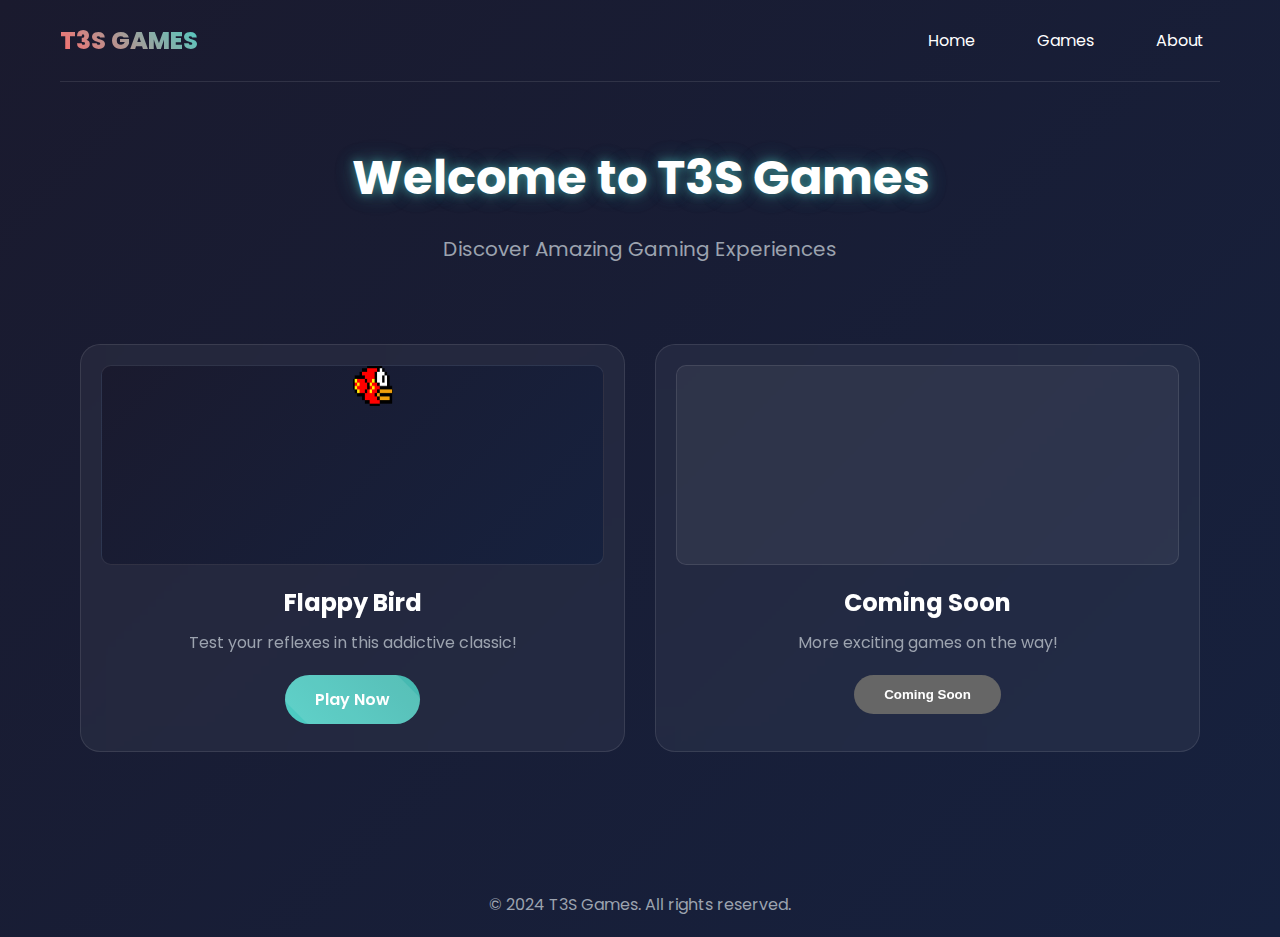
==== index.html @ c4e2ba63 "mmm" ====
<!DOCTYPE html>
<html lang="en">
<head>
    <meta charset="UTF-8">
    <meta name="viewport" content="width=device-width, initial-scale=1.0">
    <title>T3S Games</title>
    <link rel="stylesheet" href="styles.css">
    <link rel="icon" type="image/png" href="flappybird/images/bird.png">
    <link rel="apple-touch-icon" href="flappybird/images/bird.png">
    <link href="https://fonts.googleapis.com/css2?family=Poppins:wght@400;600;800&display=swap" rel="stylesheet">
</head>
<body>
    <div class="container">
        <header>
            <nav>
                <div class="logo">T3S GAMES</div>
                <div class="nav-links">
                    <a href="#" class="nav-link">Home</a>
                    <a href="#" class="nav-link">Games</a>
                    <a href="#" class="nav-link">About</a>
                </div>
            </nav>
        </header>

        <main>
            <div class="hero">
                <h1 class="glowing-text">Welcome to T3S Games</h1>
                <p class="subtitle">Discover Amazing Gaming Experiences</p>
                
                <div class="games-grid">
                    <div class="game-card">
                        <div class="game-img flappy-bird">
                            <img src="flappybird/images/bird.png" alt="Flappy Bird" class="game-icon">
                        </div>
                        <h3>Flappy Bird</h3>
                        <p>Test your reflexes in this addictive classic!</p>
                        <a href="flappybird/flappybird.html" class="play-button">
                            Play Now
                            <span class="button-effects"></span>
                        </a>
                    </div>
                    
                    <div class="game-card coming-soon">
                        <div class="game-img"></div>
                        <h3>Coming Soon</h3>
                        <p>More exciting games on the way!</p>
                        <button class="play-button" disabled>
                            Coming Soon
                        </button>
                    </div>
                </div>
            </div>
        </main>

        <footer>
            <p>&copy; 2024 T3S Games. All rights reserved.</p>
        </footer>
    </div>
</body>
</html>
---- styles.css ----
* {
    margin: 0;
    padding: 0;
    box-sizing: border-box;
}

body {
    font-family: 'Poppins', sans-serif;
    background: linear-gradient(135deg, #1a1a2e 0%, #16213e 100%);
    color: #ffffff;
    min-height: 100vh;
}

.container {
    max-width: 1200px;
    margin: 0 auto;
    padding: 0 20px;
}

/* Navigation */
nav {
    display: flex;
    justify-content: space-between;
    align-items: center;
    padding: 20px 0;
    border-bottom: 1px solid rgba(255, 255, 255, 0.1);
}

.logo {
    font-size: 24px;
    font-weight: 800;
    background: linear-gradient(45deg, #ff6b6b, #4ecdc4);
    -webkit-background-clip: text;
    -webkit-text-fill-color: transparent;
}

.nav-links {
    display: flex;
    gap: 30px;
}

.nav-link {
    color: #ffffff;
    text-decoration: none;
    padding: 8px 16px;
    border-radius: 20px;
    transition: all 0.3s ease;
}

.nav-link:hover {
    background: rgba(255, 255, 255, 0.1);
}

/* Hero Section */
.hero {
    text-align: center;
    padding: 60px 0;
}

.glowing-text {
    font-size: 48px;
    margin-bottom: 20px;
    text-shadow: 0 0 10px rgba(78, 205, 196, 0.5),
                 0 0 20px rgba(78, 205, 196, 0.3),
                 0 0 30px rgba(78, 205, 196, 0.1);
    animation: glow 2s ease-in-out infinite alternate;
}

.subtitle {
    font-size: 20px;
    color: #9ca3af;
    margin-bottom: 60px;
}

/* Games Grid */
.games-grid {
    display: grid;
    grid-template-columns: repeat(auto-fit, minmax(300px, 1fr));
    gap: 30px;
    padding: 20px;
}

.game-card {
    background: rgba(255, 255, 255, 0.05);
    border-radius: 20px;
    padding: 20px;
    text-align: center;
    backdrop-filter: blur(10px);
    border: 1px solid rgba(255, 255, 255, 0.1);
    transition: transform 0.3s ease;
}

.game-card:hover {
    transform: translateY(-5px);
}

.game-icon {
    width: 40px;
    height: 40px;
    position: absolute;
    animation: bounce 7s linear infinite;
}

@keyframes bounce {
    0% {
        top: 20px;
        left: 20px;
    }
    25% {
        top: 140px;
        left: 240px;
    }
    50% {
        top: 20px;
        left: 240px;
    }
    75% {
        top: 140px;
        left: 20px;
    }
    100% {
        top: 20px;
        left: 20px;
    }
}

.game-img {
    height: 200px;
    background: linear-gradient(135deg, #1a1a2e 0%, #16213e 100%);
    background-size: cover;
    background-position: center;
    border-radius: 10px;
    margin-bottom: 20px;
    position: relative;
    overflow: hidden;
    border: 1px solid rgba(255, 255, 255, 0.1);
}

.game-card h3 {
    font-size: 24px;
    margin-bottom: 10px;
}

.game-card p {
    color: #9ca3af;
    margin-bottom: 20px;
}

.play-button {
    display: inline-block;
    padding: 12px 30px;
    background: linear-gradient(45deg, #4ecdc4, #45b7af);
    color: white;
    text-decoration: none;
    border-radius: 25px;
    font-weight: 600;
    border: none;
    cursor: pointer;
    position: relative;
    overflow: hidden;
    transition: all 0.3s ease;
}

.play-button:hover {
    transform: scale(1.05);
    box-shadow: 0 0 20px rgba(78, 205, 196, 0.4);
}

.button-effects {
    position: absolute;
    top: -50%;
    left: -50%;
    width: 200%;
    height: 200%;
    background: rgba(255, 255, 255, 0.1);
    transform: rotate(45deg);
    transition: all 0.3s ease;
}

.play-button:hover .button-effects {
    top: -100%;
    left: -100%;
}

.coming-soon .game-img {
    background: rgba(255, 255, 255, 0.05);
    display: flex;
    align-items: center;
    justify-content: center;
}

.coming-soon .play-button {
    background: #666;
    cursor: not-allowed;
}

.coming-soon .play-button:hover {
    transform: none;
    box-shadow: none;
}

/* Footer */
footer {
    text-align: center;
    padding: 20px 0;
    color: #9ca3af;
    margin-top: 40px;
}

/* Animations */
@keyframes glow {
    from {
        text-shadow: 0 0 10px rgba(78, 205, 196, 0.5),
                     0 0 20px rgba(78, 205, 196, 0.3),
                     0 0 30px rgba(78, 205, 196, 0.1);
    }
    to {
        text-shadow: 0 0 20px rgba(78, 205, 196, 0.6),
                     0 0 30px rgba(78, 205, 196, 0.4),
                     0 0 40px rgba(78, 205, 196, 0.2);
    }
}

/* Responsive Design */
@media (max-width: 768px) {
    .nav-links {
        display: none;
    }
    
    .glowing-text {
        font-size: 36px;
    }
    
    .games-grid {
        grid-template-columns: 1fr;
    }
    
    .game-card {
        margin: 0 auto;
        max-width: 400px;
    }
}
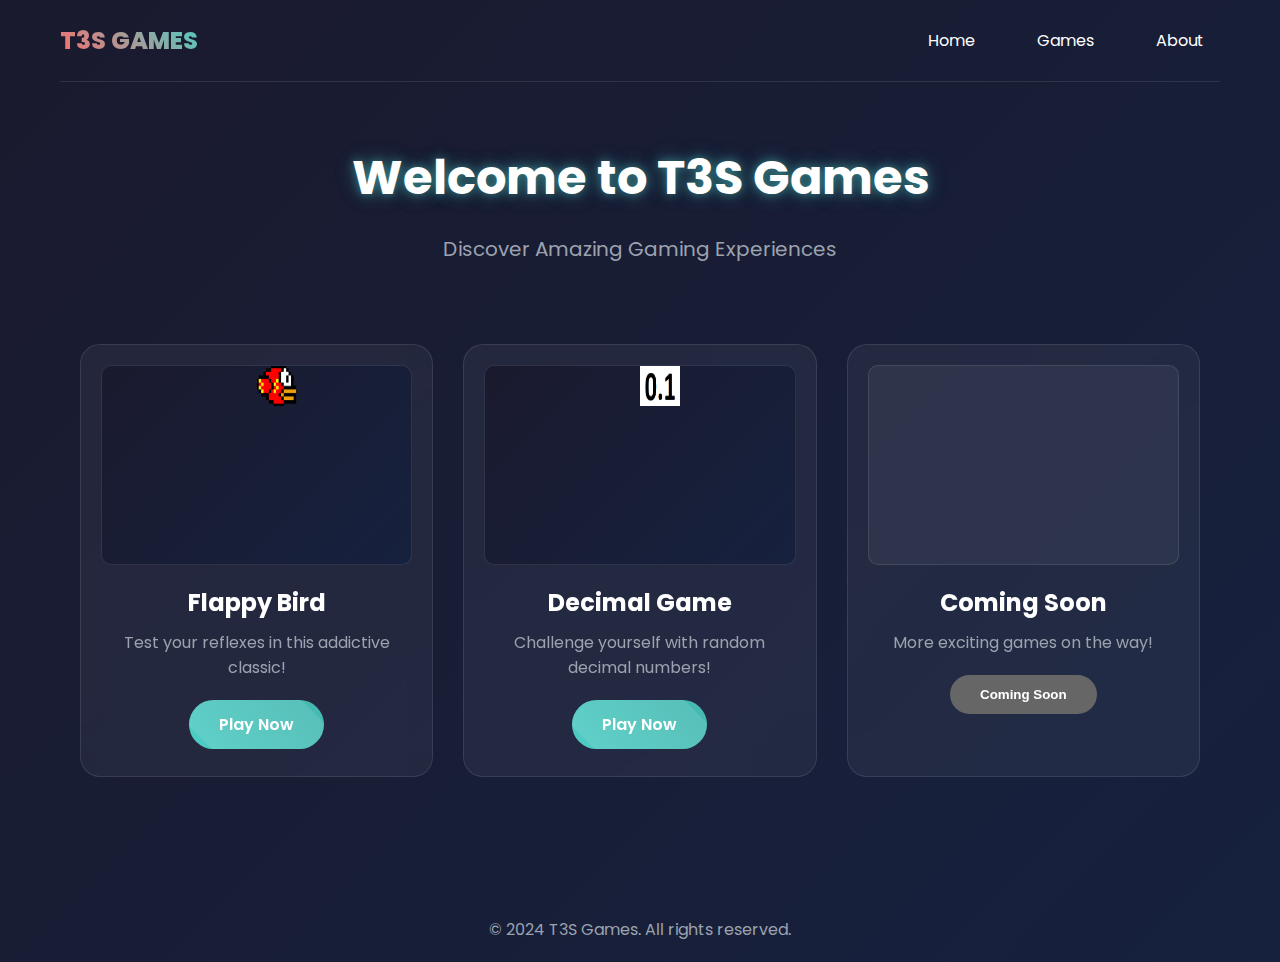
==== commit ea810c9a: "decimal" ====
--- a/index.html
+++ b/index.html
@@ -39,6 +39,18 @@
                             <span class="button-effects"></span>
                         </a>
                     </div>
+
+                    <div class="game-card">
+                        <div class="game-img decimal-game">
+                            <img src="images/decimal.png" alt="Decimal Game" class="game-icon">
+                        </div>
+                        <h3>Decimal Game</h3>
+                        <p>Challenge yourself with random decimal numbers!</p>
+                        <a href="decimal/decimal.html" class="play-button">
+                            Play Now
+                            <span class="button-effects"></span>
+                        </a>
+                    </div>
                     
                     <div class="game-card coming-soon">
                         <div class="game-img"></div>
@@ -57,4 +69,5 @@
         </footer>
     </div>
 </body>
-</html>+</html>
+
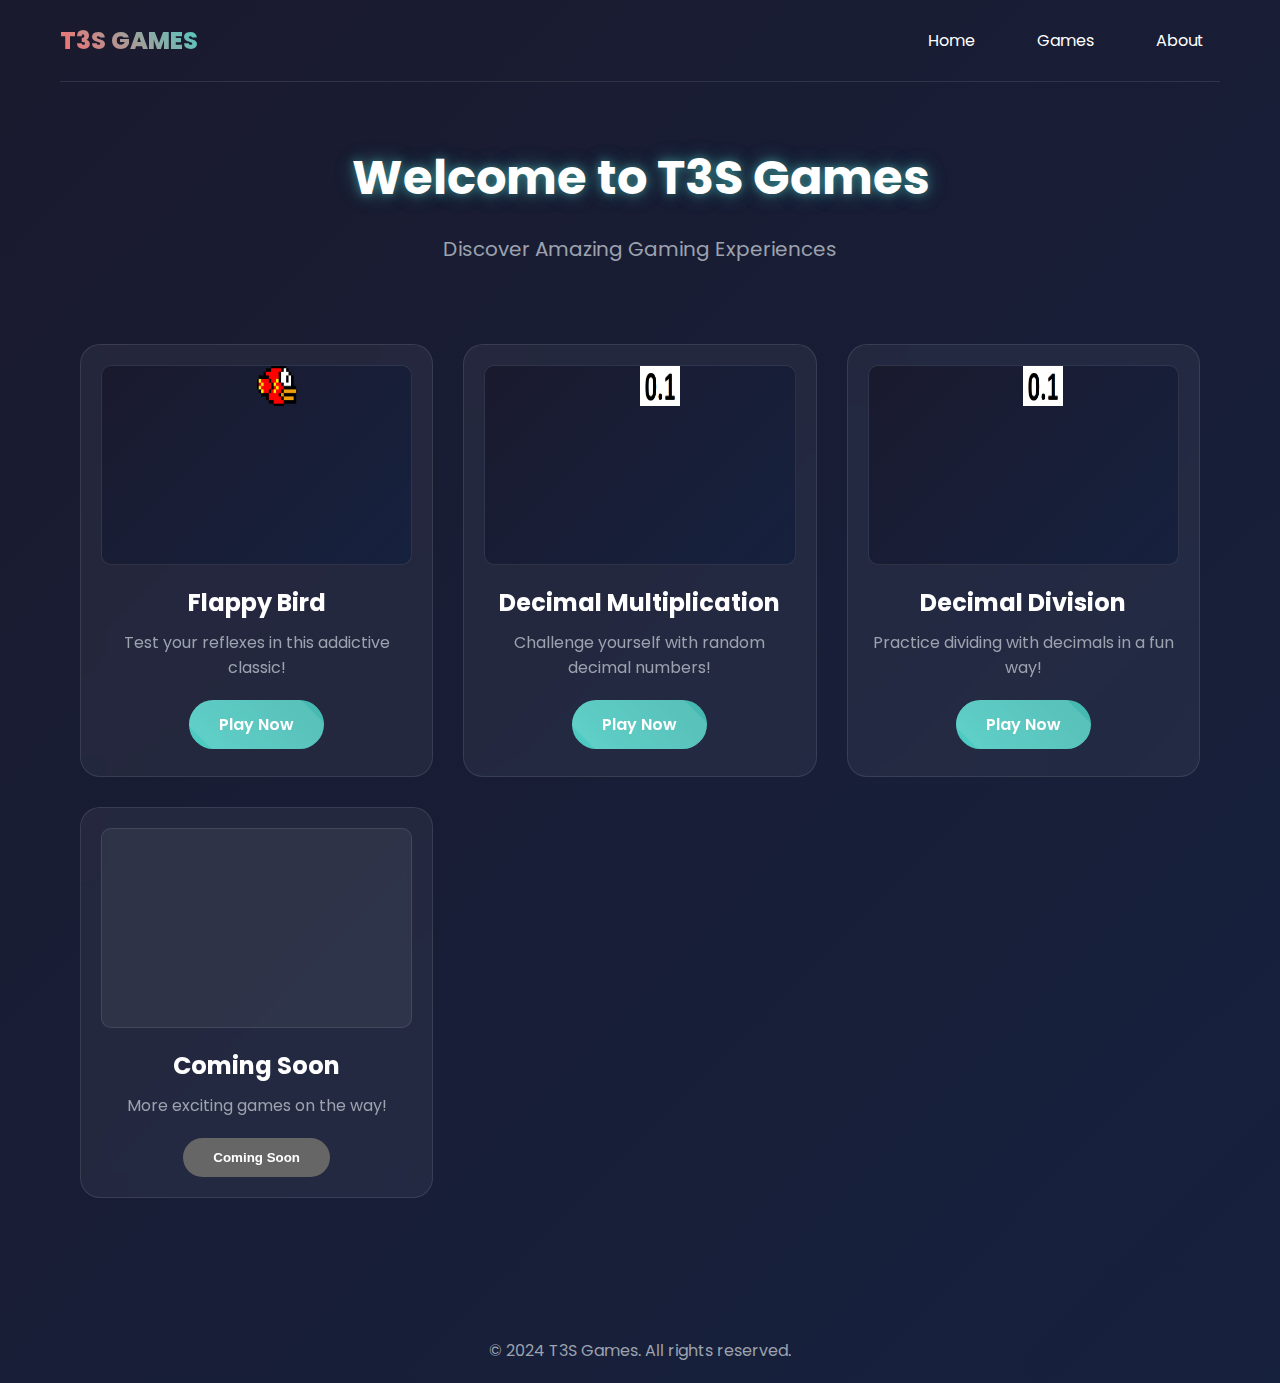
==== commit 38d23dc9: "decimal fix" ====
--- a/index.html
+++ b/index.html
@@ -21,53 +21,64 @@
                 </div>
             </nav>
         </header>
+<main>
+    <div class="hero">
+        <h1 class="glowing-text">Welcome to T3S Games</h1>
+        <p class="subtitle">Discover Amazing Gaming Experiences</p>
+        
+        <div class="games-grid">
+            <div class="game-card">
+                <div class="game-img flappy-bird">
+                    <img src="flappybird/images/bird.png" alt="Flappy Bird" class="game-icon">
+                </div>
+                <h3>Flappy Bird</h3>
+                <p>Test your reflexes in this addictive classic!</p>
+                <a href="flappybird/flappybird.html" class="play-button">
+                    Play Now
+                    <span class="button-effects"></span>
+                </a>
+            </div>
 
-        <main>
-            <div class="hero">
-                <h1 class="glowing-text">Welcome to T3S Games</h1>
-                <p class="subtitle">Discover Amazing Gaming Experiences</p>
-                
-                <div class="games-grid">
-                    <div class="game-card">
-                        <div class="game-img flappy-bird">
-                            <img src="flappybird/images/bird.png" alt="Flappy Bird" class="game-icon">
-                        </div>
-                        <h3>Flappy Bird</h3>
-                        <p>Test your reflexes in this addictive classic!</p>
-                        <a href="flappybird/flappybird.html" class="play-button">
-                            Play Now
-                            <span class="button-effects"></span>
-                        </a>
-                    </div>
+            <div class="game-card">
+                <div class="game-img decimal-game">
+                    <img src="images/decimal.png" alt="Decimal Game" class="game-icon">
+                </div>
+                <h3>Decimal Multiplication</h3>
+                <p>Challenge yourself with random decimal numbers!</p>
+                <a href="decimal_multiplication/decimal.html" class="play-button">
+                    Play Now
+                    <span class="button-effects"></span>
+                </a>
+            </div>
 
-                    <div class="game-card">
-                        <div class="game-img decimal-game">
-                            <img src="images/decimal.png" alt="Decimal Game" class="game-icon">
-                        </div>
-                        <h3>Decimal Game</h3>
-                        <p>Challenge yourself with random decimal numbers!</p>
-                        <a href="decimal/decimal.html" class="play-button">
-                            Play Now
-                            <span class="button-effects"></span>
-                        </a>
-                    </div>
-                    
-                    <div class="game-card coming-soon">
-                        <div class="game-img"></div>
-                        <h3>Coming Soon</h3>
-                        <p>More exciting games on the way!</p>
-                        <button class="play-button" disabled>
-                            Coming Soon
-                        </button>
-                    </div>
+            <div class="game-card">
+                <div class="game-img decimal-game">
+                    <img src="images/decimal.png" alt="Decimal Division" class="game-icon">
                 </div>
+                <h3>Decimal Division</h3>
+                <p>Practice dividing with decimals in a fun way!</p>
+                <a href="decimal_division/decimal.html" class="play-button">
+                    Play Now
+                    <span class="button-effects"></span>
+                </a>
             </div>
-        </main>
 
-        <footer>
-            <p>&copy; 2024 T3S Games. All rights reserved.</p>
-        </footer>
+            <div class="game-card coming-soon">
+                <div class="game-img"></div>
+                <h3>Coming Soon</h3>
+                <p>More exciting games on the way!</p>
+                <button class="play-button" disabled>
+                    Coming Soon
+                </button>
+            </div>
+        </div>
     </div>
+</main>
+
+<footer>
+    <p>&copy; 2024 T3S Games. All rights reserved.</p>
+</footer>
+
 </body>
 </html>
 
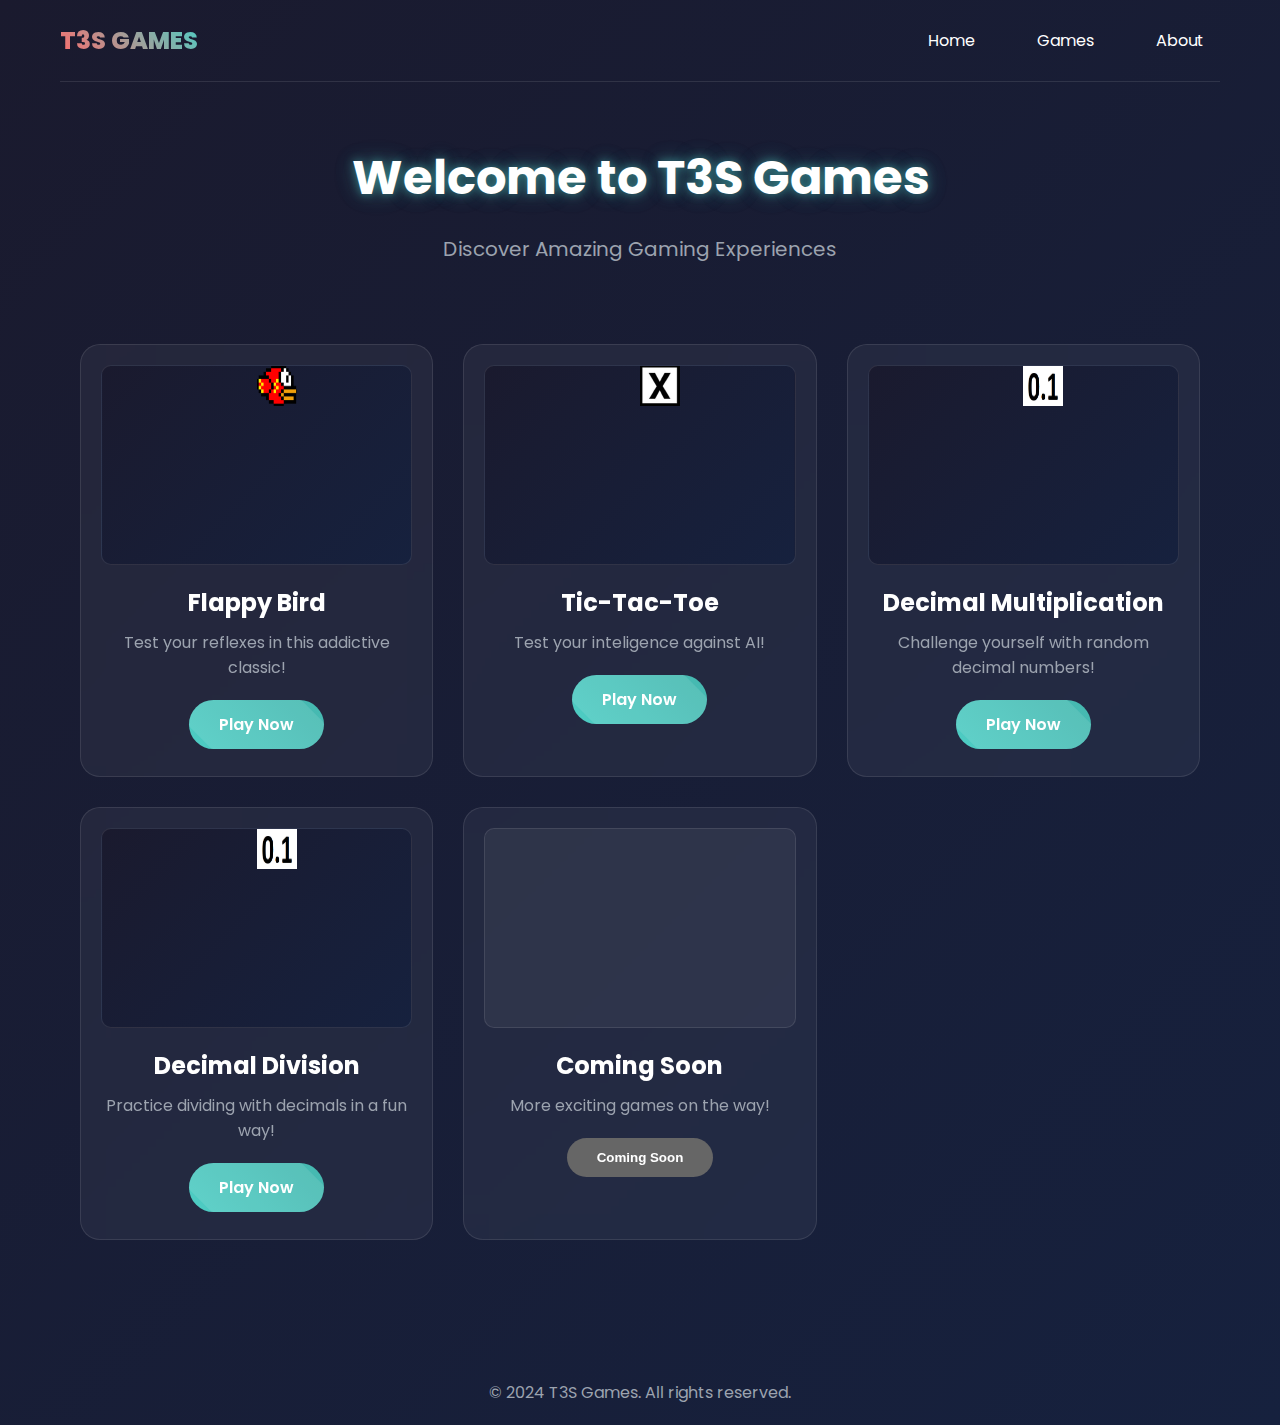
==== commit 89645e9a: "game" ====
--- a/index.html
+++ b/index.html
@@ -34,6 +34,18 @@
                 <h3>Flappy Bird</h3>
                 <p>Test your reflexes in this addictive classic!</p>
                 <a href="flappybird/flappybird.html" class="play-button">
+                    Play Now
+                    <span class="button-effects"></span>
+                </a>
+            </div>
+
+            <div class="game-card">
+                <div class="game-img tictactoe">
+                    <img src="images/tictactoe.png" alt="Tic-Tac-Toe" class="game-icon">
+                </div>
+                <h3>Tic-Tac-Toe</h3>
+                <p>Test your inteligence against AI!</p>
+                <a href="tictactoe/tictactoe.html" class="play-button">
                     Play Now
                     <span class="button-effects"></span>
                 </a>
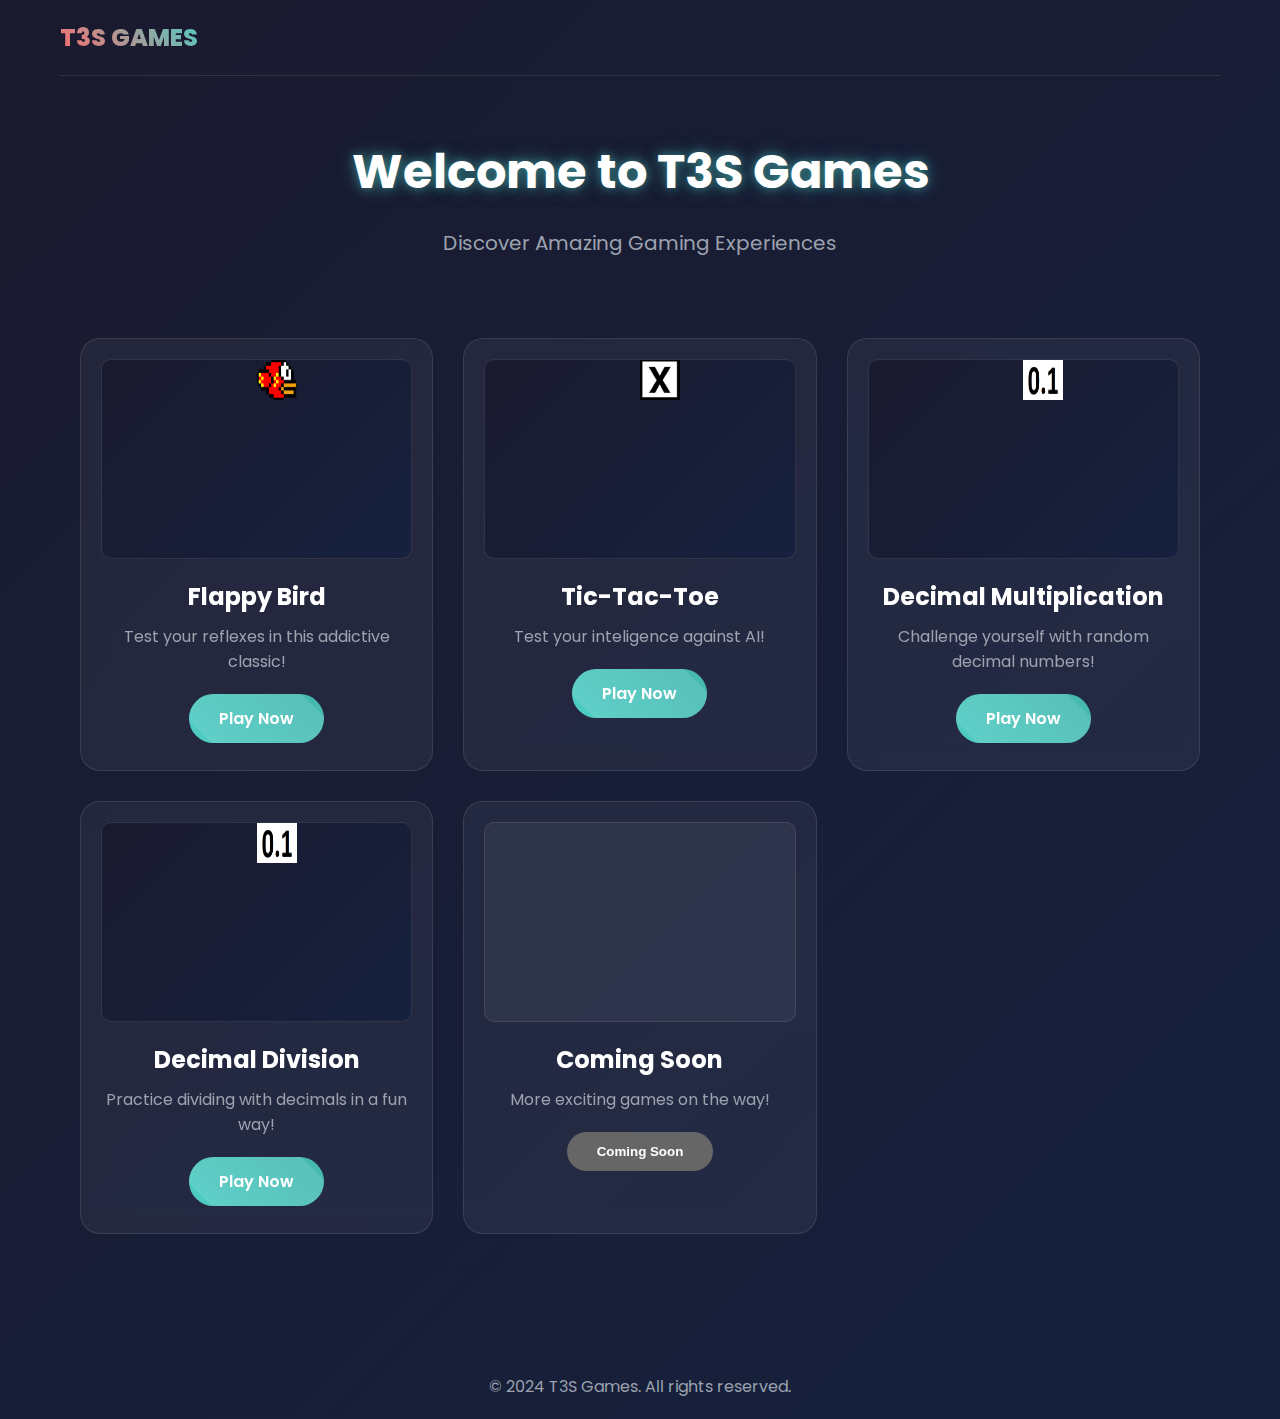
==== commit ad0e2707: "favicon and deleted navigation links" ====
--- a/index.html
+++ b/index.html
@@ -5,7 +5,7 @@
     <meta name="viewport" content="width=device-width, initial-scale=1.0">
     <title>T3S Games</title>
     <link rel="stylesheet" href="styles.css">
-    <link rel="icon" type="image/png" href="flappybird/images/bird.png">
+    <link rel="icon" type="image/x-icon" href="images/favicon.ico">
     <link rel="apple-touch-icon" href="flappybird/images/bird.png">
     <link href="https://fonts.googleapis.com/css2?family=Poppins:wght@400;600;800&display=swap" rel="stylesheet">
 </head>
@@ -14,11 +14,6 @@
         <header>
             <nav>
                 <div class="logo">T3S GAMES</div>
-                <div class="nav-links">
-                    <a href="#" class="nav-link">Home</a>
-                    <a href="#" class="nav-link">Games</a>
-                    <a href="#" class="nav-link">About</a>
-                </div>
             </nav>
         </header>
 <main>
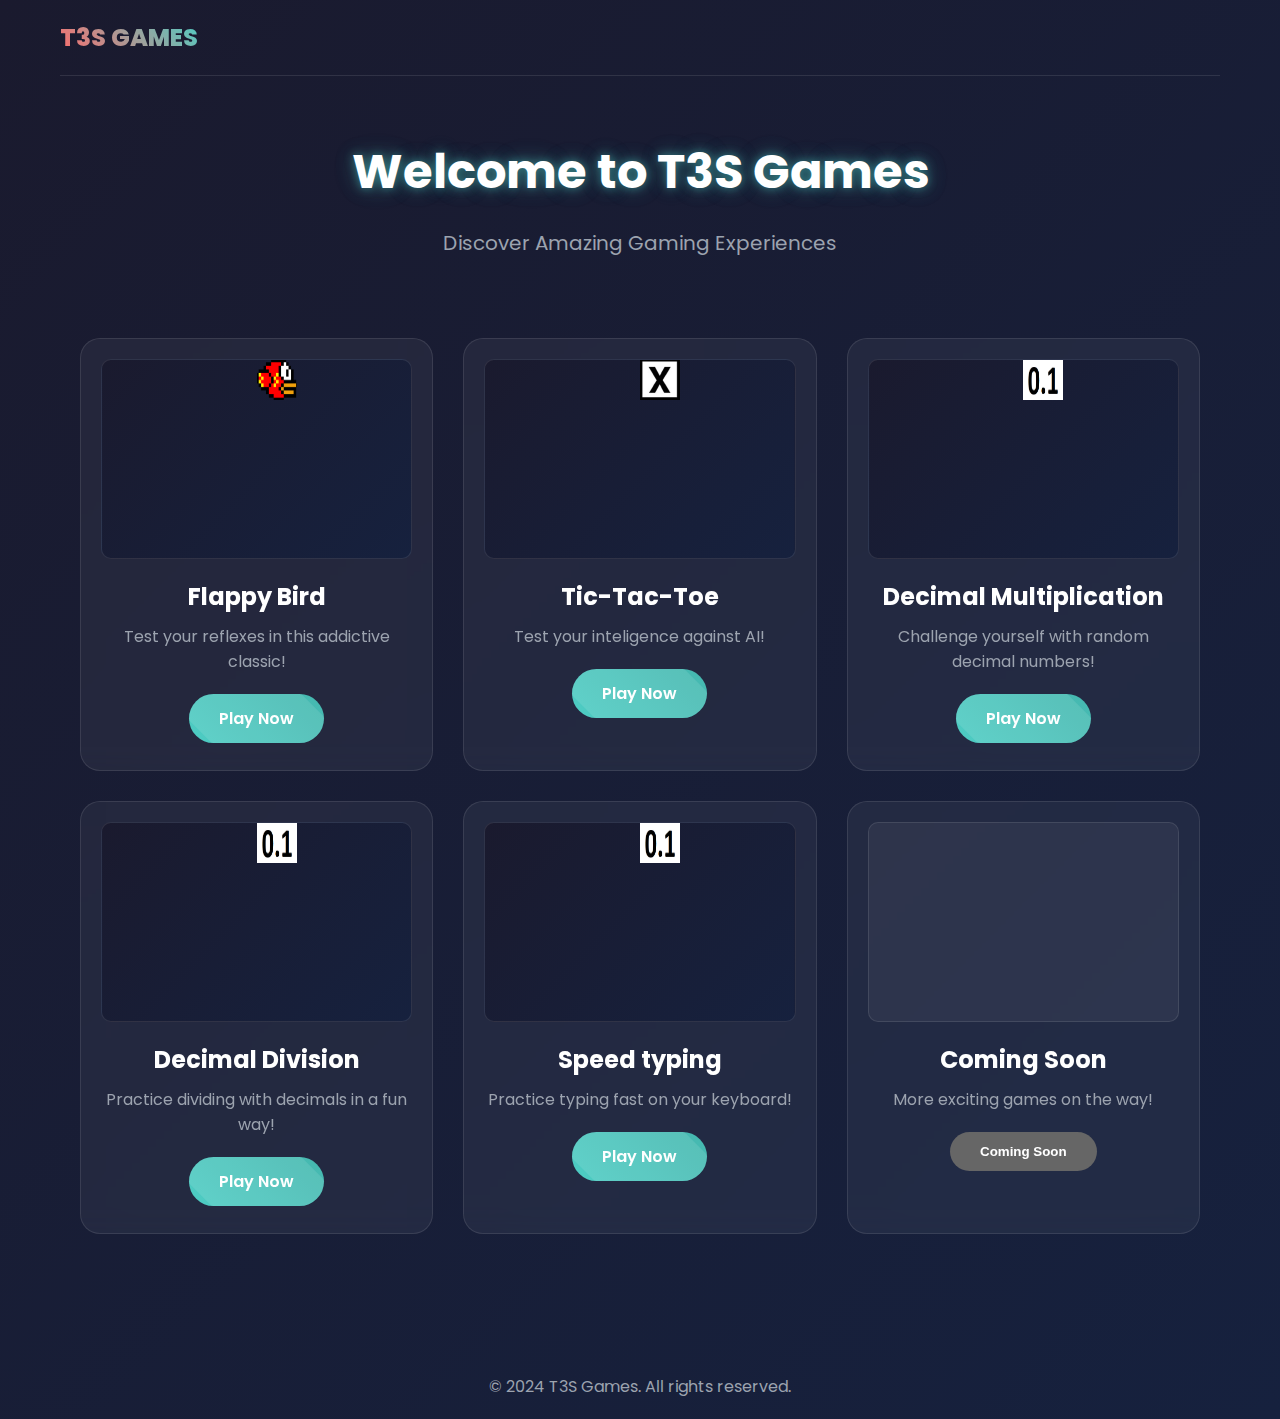
==== commit 49ba4be8: "fix README" ====
--- a/index.html
+++ b/index.html
@@ -70,6 +70,18 @@
                 </a>
             </div>
 
+            <div class="game-card">
+                <div class="game-img decimal-game">
+                    <img src="images/decimal.png" alt="Decimal Division" class="game-icon">
+                </div>
+                <h3>Speed typing</h3>
+                <p>Practice typing fast on your keyboard!</p>
+                <a href="typing/typing.html" class="play-button">
+                    Play Now
+                    <span class="button-effects"></span>
+                </a>
+            </div>
+
             <div class="game-card coming-soon">
                 <div class="game-img"></div>
                 <h3>Coming Soon</h3>
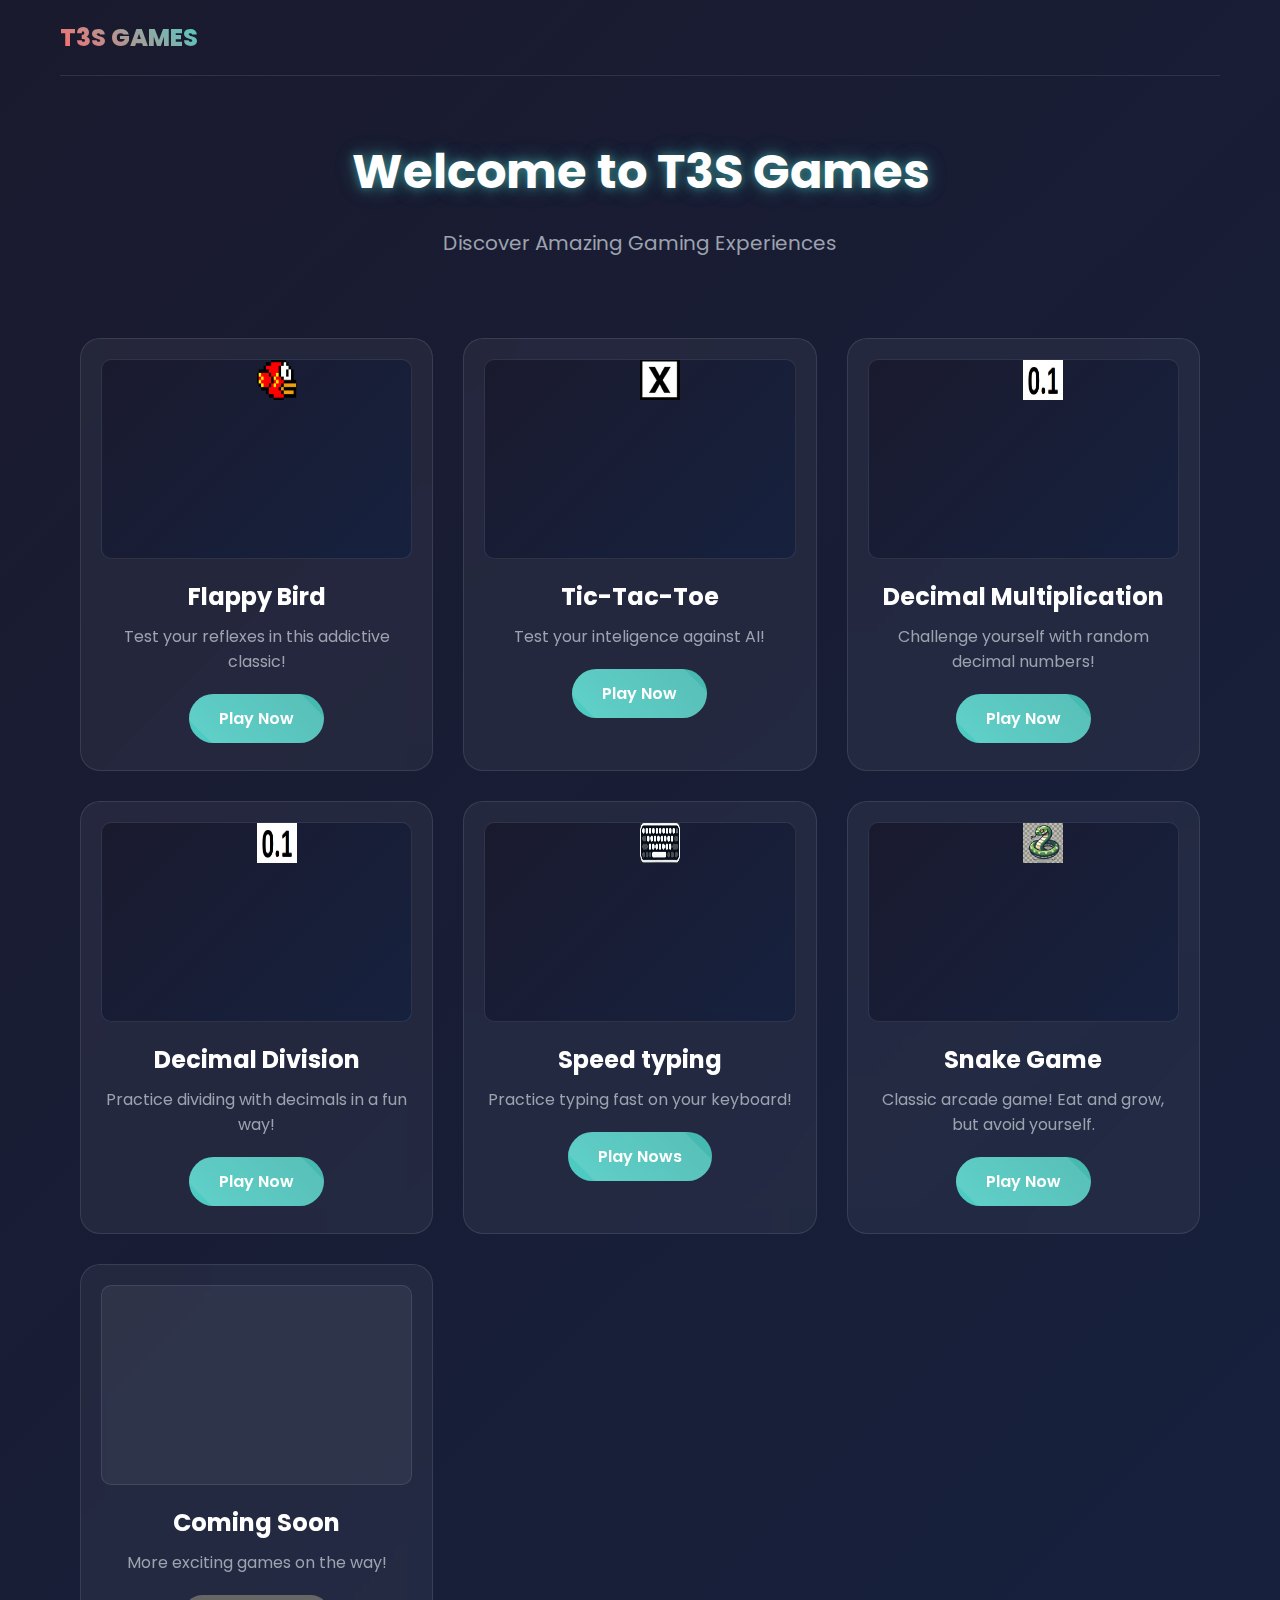
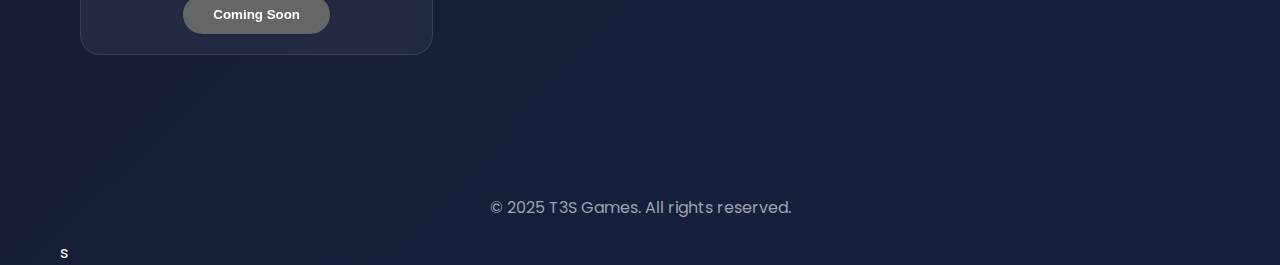
==== commit 6abd4950: "fix README" ====
--- a/index.html
+++ b/index.html
@@ -72,15 +72,28 @@
 
             <div class="game-card">
                 <div class="game-img decimal-game">
-                    <img src="images/decimal.png" alt="Decimal Division" class="game-icon">
+                    <img src="images/keyboard.png" alt="Decimal Division" class="game-icon">
                 </div>
                 <h3>Speed typing</h3>
                 <p>Practice typing fast on your keyboard!</p>
                 <a href="typing/typing.html" class="play-button">
+                    Play Nows
+                    <span class="button-effects"></span>
+                </a>
+            </div>
+
+            <div class="game-card">
+                <div class="game-img snake-game">
+                    <img src="images/snake.png" alt="Snake Game" class="game-icon">
+                </div>
+                <h3>Snake Game</h3>
+                <p>Classic arcade game! Eat and grow, but avoid yourself.</p>
+                <a href="snake/snake.html" class="play-button">
                     Play Now
                     <span class="button-effects"></span>
                 </a>
             </div>
+            
 
             <div class="game-card coming-soon">
                 <div class="game-img"></div>
@@ -95,9 +108,9 @@
 </main>
 
 <footer>
-    <p>&copy; 2024 T3S Games. All rights reserved.</p>
+    <p>&copy; 2025 T3S Games. All rights reserved.</p>
 </footer>
 
-</body>
+</body>s
 </html>
 
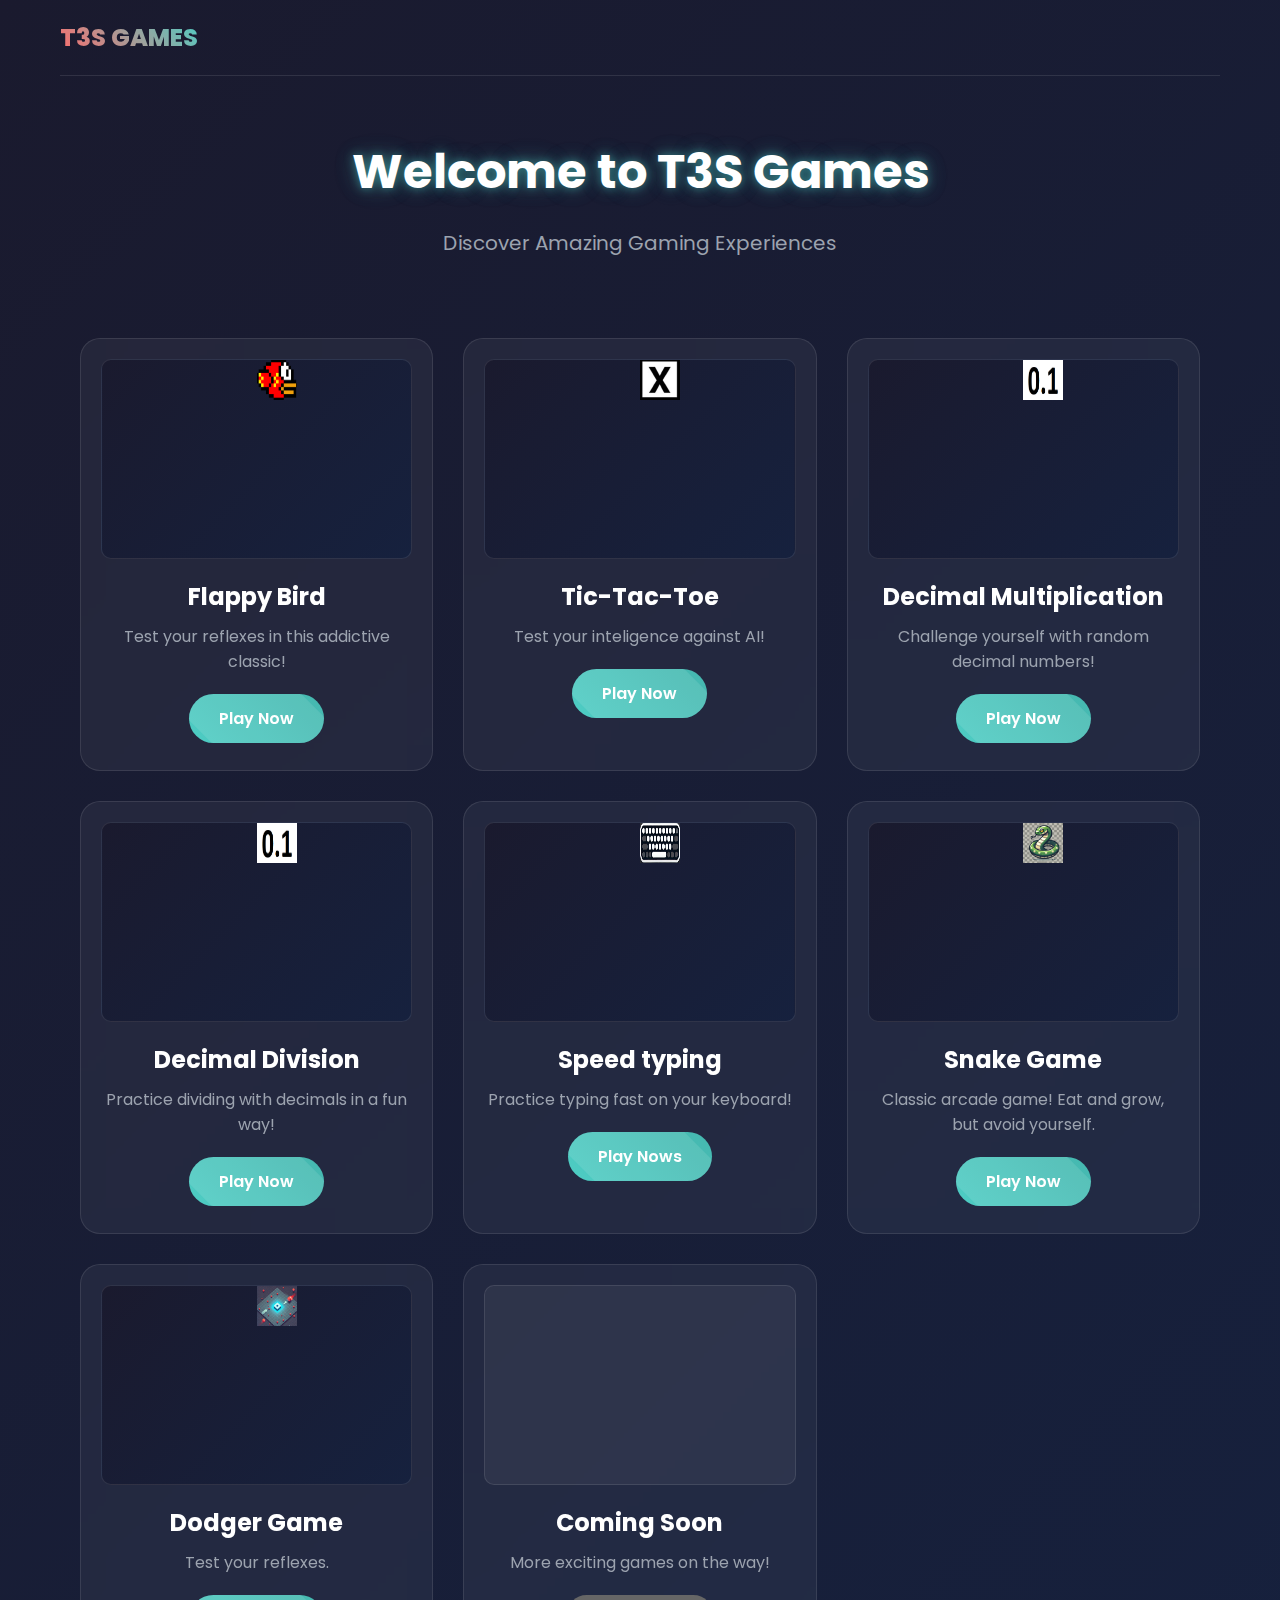
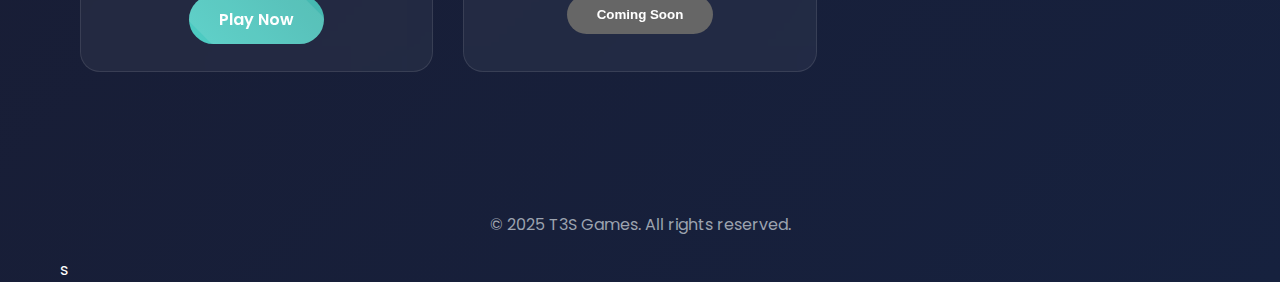
==== commit 3699a5b7: "fix README" ====
--- a/index.html
+++ b/index.html
@@ -94,6 +94,17 @@
                 </a>
             </div>
             
+            <div class="game-card">
+                <div class="game-img snake-game">
+                    <img src="images/dodger.png" alt="Dodger" class="game-icon">
+                </div>
+                <h3>Dodger Game</h3>
+                <p>Test your reflexes.</p>
+                <a href="dodger/dodger.html" class="play-button">
+                    Play Now
+                    <span class="button-effects"></span>
+                </a>
+            </div>
 
             <div class="game-card coming-soon">
                 <div class="game-img"></div>
